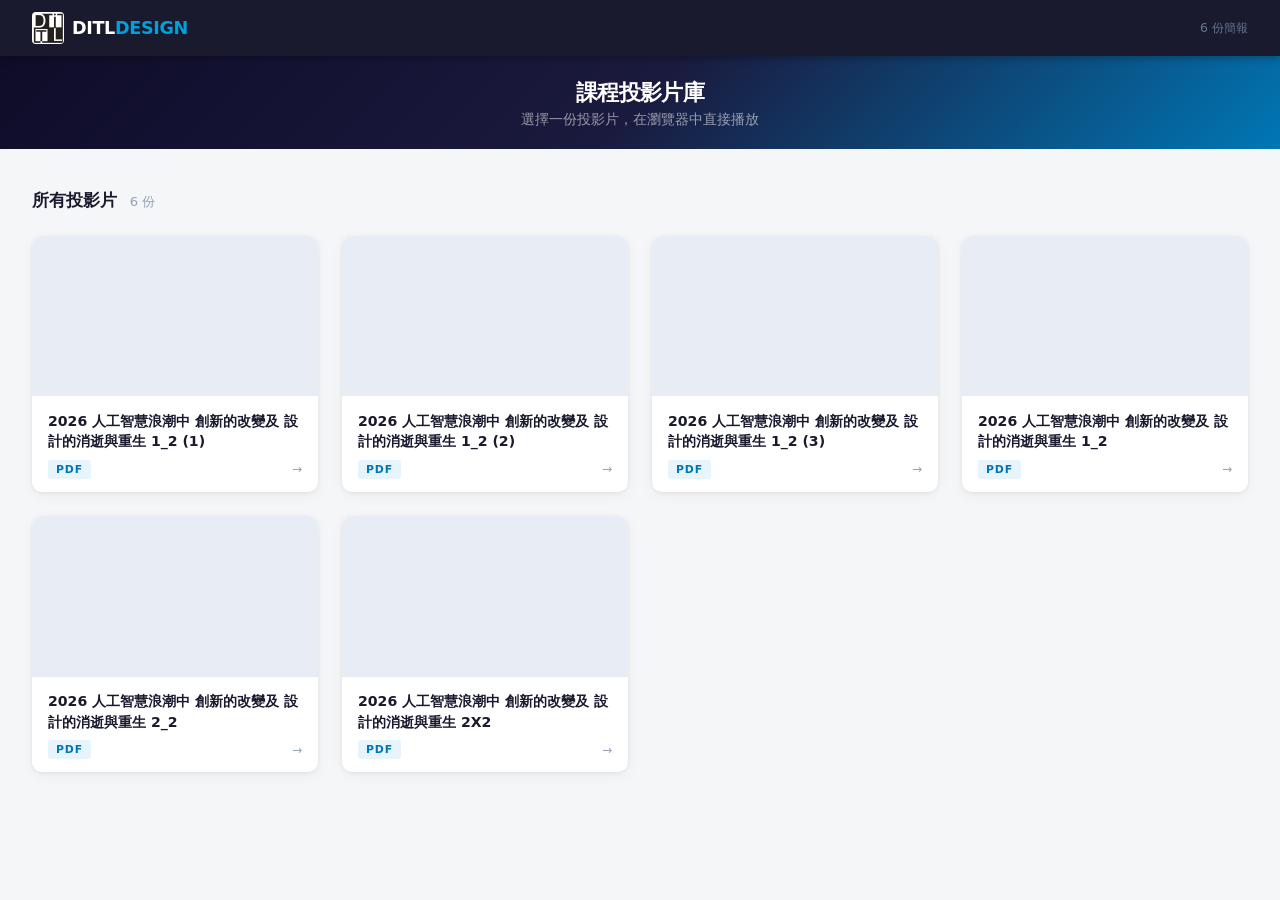
==== index.html @ 5887fb21 "Initial commit: course slide viewer with GitHub Pages deployment" ====
<!DOCTYPE html>
<html lang="zh-TW">
<head>
  <meta charset="UTF-8">
  <meta name="viewport" content="width=device-width, initial-scale=1.0">
  <title>課程投影片</title>
  <style>
    *, *::before, *::after { box-sizing: border-box; margin: 0; padding: 0; }

    body {
      font-family: -apple-system, BlinkMacSystemFont, 'Segoe UI', system-ui, sans-serif;
      background: #f4f6f8;
      color: #1a1a2e;
      min-height: 100vh;
      -webkit-font-smoothing: antialiased;
    }

    /* ── Navbar ── */
    .navbar {
      background: #1a1a2e;
      height: 56px;
      display: flex;
      align-items: center;
      padding: 0 2rem;
      position: sticky;
      top: 0;
      z-index: 50;
      box-shadow: 0 2px 8px rgba(0,0,0,0.3);
    }

    .nav-logo {
      display: flex;
      align-items: center;
      gap: 0.5rem;
      text-decoration: none;
      color: #fff;
    }

    .nav-logo-icon {
      width: 32px; height: 32px;
      border-radius: 4px;
      overflow: hidden;
      flex-shrink: 0;
    }

    .nav-logo-icon img {
      width: 100%; height: 100%;
      object-fit: cover;
      display: block;
    }

    .nav-logo-text {
      font-size: 1.1rem;
      font-weight: 700;
      letter-spacing: -0.02em;
    }

    .nav-logo-text span { color: #00a0dc; }

    .nav-right {
      margin-left: auto;
      display: flex;
      align-items: center;
      gap: 1rem;
    }

    .nav-count {
      font-size: 0.78rem;
      color: #64748b;
    }

    /* ── Hero ── */
    .hero {
      background: linear-gradient(135deg, #0f0c29, #1a1a3e 50%, #0077b5);
      padding: 1.4rem 2rem 1.2rem;
      text-align: center;
      color: #fff;
    }

    .hero h1 {
      font-size: 1.35rem;
      font-weight: 700;
      letter-spacing: -0.03em;
      margin-bottom: 0.25rem;
    }

    .hero p {
      font-size: 0.85rem;
      color: rgba(255,255,255,0.55);
    }

    /* ── Main ── */
    .main {
      max-width: 1280px;
      margin: 0 auto;
      padding: 2.5rem 2rem 4rem;
    }

    .section-header {
      display: flex;
      align-items: baseline;
      gap: 0.8rem;
      margin-bottom: 1.5rem;
    }

    .section-title {
      font-size: 1.05rem;
      font-weight: 700;
      color: #1a1a2e;
    }

    .section-sub {
      font-size: 0.82rem;
      color: #94a3b8;
    }

    /* ── Grid ── */
    .slide-grid {
      display: grid;
      grid-template-columns: repeat(auto-fill, minmax(260px, 1fr));
      gap: 1.5rem;
    }

    /* ── Card ── */
    .slide-card {
      background: #fff;
      border-radius: 10px;
      overflow: hidden;
      text-decoration: none;
      color: inherit;
      box-shadow: 0 1px 4px rgba(0,0,0,0.07), 0 4px 16px rgba(0,0,0,0.04);
      transition: box-shadow 0.2s, transform 0.2s;
      display: flex;
      flex-direction: column;
    }

    .slide-card:hover {
      box-shadow: 0 8px 32px rgba(0,0,0,0.14);
      transform: translateY(-3px);
    }

    /* Thumbnail — 16:9 */
    .card-thumb {
      position: relative;
      aspect-ratio: 16 / 9;
      background: #e8edf5;
      overflow: hidden;
    }

    .card-thumb canvas {
      position: absolute;
      inset: 0;
      width: 100%;
      height: 100%;
      object-fit: cover;
    }

    /* Hover overlay */
    .card-overlay {
      position: absolute;
      inset: 0;
      background: rgba(0, 119, 181, 0.85);
      display: flex;
      align-items: center;
      justify-content: center;
      opacity: 0;
      transition: opacity 0.2s;
    }

    .slide-card:hover .card-overlay { opacity: 1; }

    .overlay-btn {
      background: #fff;
      color: #0077b5;
      font-size: 0.82rem;
      font-weight: 700;
      padding: 0.45rem 1.1rem;
      border-radius: 20px;
      letter-spacing: 0.03em;
      text-transform: uppercase;
    }

    /* Skeleton loader */
    .card-thumb.loading::after {
      content: '';
      position: absolute;
      inset: 0;
      background: linear-gradient(90deg, #e8edf5 25%, #d4dbe6 50%, #e8edf5 75%);
      background-size: 200% 100%;
      animation: shimmer 1.4s infinite;
    }

    @keyframes shimmer {
      0%   { background-position: 200% 0; }
      100% { background-position: -200% 0; }
    }

    /* Card body */
    .card-body {
      padding: 0.9rem 1rem 0.8rem;
      flex: 1;
      display: flex;
      flex-direction: column;
      gap: 0.5rem;
    }

    .card-title {
      font-size: 0.88rem;
      font-weight: 600;
      line-height: 1.45;
      color: #1a1a2e;
      display: -webkit-box;
      -webkit-line-clamp: 2;
      -webkit-box-orient: vertical;
      overflow: hidden;
    }

    .card-meta {
      display: flex;
      align-items: center;
      justify-content: space-between;
      margin-top: auto;
    }

    .card-type {
      font-size: 0.68rem;
      font-weight: 700;
      letter-spacing: 0.08em;
      text-transform: uppercase;
      color: #0077b5;
      background: #e8f4fb;
      padding: 0.2rem 0.5rem;
      border-radius: 3px;
    }

    .card-arrow {
      font-size: 0.75rem;
      color: #94a3b8;
    }

    /* Empty */
    .empty-msg {
      text-align: center;
      color: #94a3b8;
      margin-top: 4rem;
      font-size: 1rem;
    }

    @media (max-width: 600px) {
      .hero { padding: 2rem 1rem 1.8rem; }
      .hero h1 { font-size: 1.4rem; }
      .main { padding: 1.5rem 1rem 3rem; }
      .slide-grid { grid-template-columns: 1fr 1fr; gap: 1rem; }
      .navbar { padding: 0 1rem; }
    }
  </style>
</head>
<body>

  <!-- Navbar -->
  <nav class="navbar">
    <a href="/" class="nav-logo">
      <div class="nav-logo-icon"><img src="img/ditllogo.png" alt="DITL"></div>
      <span class="nav-logo-text">DITL<span>DESIGN</span></span>
    </a>
    <div class="nav-right">
      <span id="nav-count" class="nav-count"></span>
    </div>
  </nav>

  <!-- Hero -->
  <section class="hero">
    <h1>課程投影片庫</h1>
    <p>選擇一份投影片，在瀏覽器中直接播放</p>
  </section>

  <!-- Main grid -->
  <main class="main">
    <div class="section-header">
      <span class="section-title">所有投影片</span>
      <span id="section-sub" class="section-sub"></span>
    </div>
    <div id="slide-grid" class="slide-grid"></div>
    <p id="empty-msg" class="empty-msg" style="display:none">目前沒有投影片</p>
  </main>

  <script src="js/pdf.min.js"></script>
  <script>
    pdfjsLib.GlobalWorkerOptions.workerSrc = 'js/pdf.worker.min.js';

    async function renderThumb(canvas, filename) {
      const thumb = canvas.parentElement;
      try {
        const doc  = await pdfjsLib.getDocument('slides/' + encodeURIComponent(filename)).promise;
        const page = await doc.getPage(1);
        const vp0  = page.getViewport({ scale: 1 });
        // fit into 16:9 container
        const W = thumb.clientWidth  || 320;
        const H = thumb.clientHeight || 180;
        const scale = Math.max(W / vp0.width, H / vp0.height);
        const vp = page.getViewport({ scale });
        canvas.width  = vp.width;
        canvas.height = vp.height;
        await page.render({ canvasContext: canvas.getContext('2d'), viewport: vp }).promise;
        thumb.classList.remove('loading');
      } catch (_) {
        thumb.classList.remove('loading');
      }
    }

    fetch('slides/index.json')
      .then(r => r.json())
      .then(files => {
        if (!files || files.length === 0) {
          document.getElementById('empty-msg').style.display = 'block';
          return;
        }

        document.getElementById('nav-count').textContent = files.length + ' 份簡報';
        document.getElementById('section-sub').textContent = files.length + ' 份';

        const grid = document.getElementById('slide-grid');

        files.forEach(filename => {
          const title = filename.replace(/\.pdf$/i, '');

          const card = document.createElement('a');
          card.className = 'slide-card';
          card.href = `viewer.html?pdf=${encodeURIComponent(filename)}`;

          // Thumb
          const thumb = document.createElement('div');
          thumb.className = 'card-thumb loading';
          const canvas = document.createElement('canvas');
          const overlay = document.createElement('div');
          overlay.className = 'card-overlay';
          overlay.innerHTML = '<span class="overlay-btn">開啟</span>';
          thumb.appendChild(canvas);
          thumb.appendChild(overlay);

          // Body
          const body = document.createElement('div');
          body.className = 'card-body';
          body.innerHTML = `
            <div class="card-title">${title}</div>
            <div class="card-meta">
              <span class="card-type">PDF</span>
              <span class="card-arrow">→</span>
            </div>`;

          card.appendChild(thumb);
          card.appendChild(body);
          grid.appendChild(card);

          // Render thumbnail after layout
          requestAnimationFrame(() => renderThumb(canvas, filename));
        });
      })
      .catch(() => {
        document.getElementById('empty-msg').style.display = 'block';
      });
  </script>
</body>
</html>
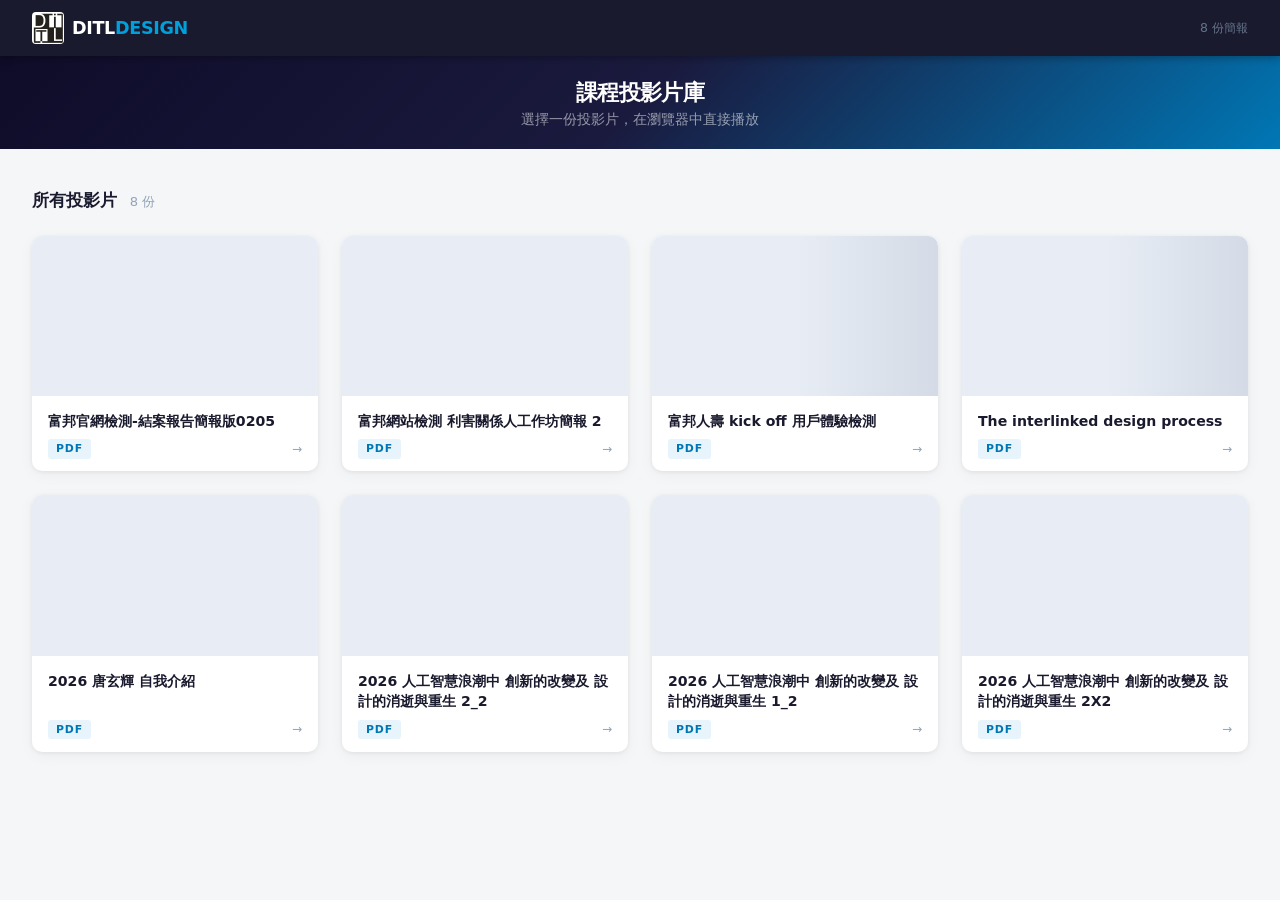
==== commit 49ea7783: "feat: admin shows all slides with hidden flag and eye icon - index.json: add hidden:false field to a" ====
--- a/index.html
+++ b/index.html
@@ -311,22 +311,23 @@
     fetch('slides/index.json')
       .then(r => r.json())
       .then(files => {
-        if (!files || files.length === 0) {
+        const visible = (files || []).filter(e => e.hidden !== true);
+        if (visible.length === 0) {
           document.getElementById('empty-msg').style.display = 'block';
           return;
         }
 
-        document.getElementById('nav-count').textContent = files.length + ' 份簡報';
-        document.getElementById('section-sub').textContent = files.length + ' 份';
+        document.getElementById('nav-count').textContent = visible.length + ' 份簡報';
+        document.getElementById('section-sub').textContent = visible.length + ' 份';
 
         const grid = document.getElementById('slide-grid');
 
-        files.forEach(filename => {
-          const title = filename.replace(/\.pdf$/i, '');
+        visible.forEach(entry => {
+          const title = (entry.title && entry.title.trim()) ? entry.title : entry.file.replace(/\.pdf$/i, '');
 
           const card = document.createElement('a');
           card.className = 'slide-card';
-          card.href = `viewer.html?pdf=${encodeURIComponent(filename)}`;
+          card.href = `viewer.html?pdf=${encodeURIComponent(entry.file)}`;
 
           // Thumb
           const thumb = document.createElement('div');
@@ -353,7 +354,7 @@
           grid.appendChild(card);
 
           // Render thumbnail after layout
-          requestAnimationFrame(() => renderThumb(canvas, filename));
+          requestAnimationFrame(() => renderThumb(canvas, entry.file));
         });
       })
       .catch(() => {
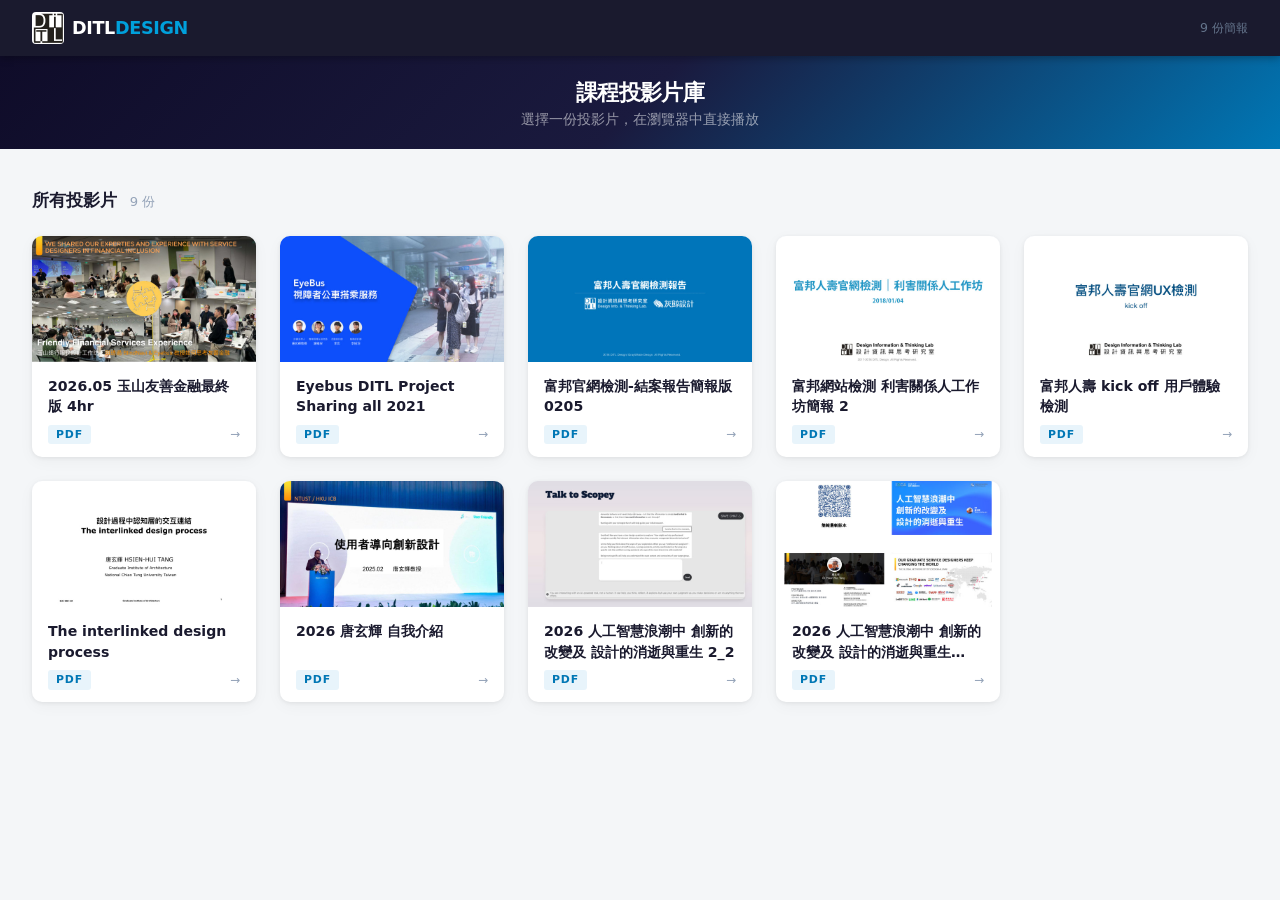
==== commit 7093d219: "perf: lazy load thumbnails, pre-generate JPEGs, 6-col gallery grid" ====
--- a/index.html
+++ b/index.html
@@ -91,7 +91,7 @@
 
     /* ── Main ── */
     .main {
-      max-width: 1280px;
+      max-width: 1720px;
       margin: 0 auto;
       padding: 2.5rem 2rem 4rem;
     }
@@ -117,7 +117,7 @@
     /* ── Grid ── */
     .slide-grid {
       display: grid;
-      grid-template-columns: repeat(auto-fill, minmax(260px, 1fr));
+      grid-template-columns: repeat(auto-fill, minmax(220px, 1fr));
       gap: 1.5rem;
     }
 
@@ -147,12 +147,14 @@
       overflow: hidden;
     }
 
-    .card-thumb canvas {
+    .card-thumb canvas,
+    .card-thumb img {
       position: absolute;
       inset: 0;
       width: 100%;
       height: 100%;
       object-fit: cover;
+      display: block;
     }
 
     /* Hover overlay */
@@ -284,82 +286,96 @@
     <p id="empty-msg" class="empty-msg" style="display:none">目前沒有投影片</p>
   </main>
 
-  <script src="js/pdf.min.js"></script>
+  <script src="js/pdf.min.js" defer></script>
   <script>
-    pdfjsLib.GlobalWorkerOptions.workerSrc = 'js/pdf.worker.min.js';
-
-    async function renderThumb(canvas, filename) {
-      const thumb = canvas.parentElement;
-      try {
-        const doc  = await pdfjsLib.getDocument('slides/' + encodeURIComponent(filename)).promise;
-        const page = await doc.getPage(1);
-        const vp0  = page.getViewport({ scale: 1 });
-        // fit into 16:9 container
-        const W = thumb.clientWidth  || 320;
-        const H = thumb.clientHeight || 180;
-        const scale = Math.max(W / vp0.width, H / vp0.height);
-        const vp = page.getViewport({ scale });
-        canvas.width  = vp.width;
-        canvas.height = vp.height;
-        await page.render({ canvasContext: canvas.getContext('2d'), viewport: vp }).promise;
-        thumb.classList.remove('loading');
-      } catch (_) {
-        thumb.classList.remove('loading');
+    document.addEventListener('DOMContentLoaded', function() {
+      pdfjsLib.GlobalWorkerOptions.workerSrc = 'js/pdf.worker.min.js';
+
+      async function renderThumb(canvas, filename) {
+        const thumb = canvas.parentElement;
+        try {
+          const doc  = await pdfjsLib.getDocument('slides/' + encodeURIComponent(filename)).promise;
+          const page = await doc.getPage(1);
+          const vp0  = page.getViewport({ scale: 1 });
+          const W = thumb.clientWidth  || 320;
+          const H = thumb.clientHeight || 180;
+          const scale = Math.max(W / vp0.width, H / vp0.height);
+          const vp = page.getViewport({ scale });
+          canvas.width  = vp.width;
+          canvas.height = vp.height;
+          await page.render({ canvasContext: canvas.getContext('2d'), viewport: vp }).promise;
+          thumb.classList.remove('loading');
+        } catch (_) {
+          thumb.classList.remove('loading');
+        }
       }
-    }
-
-    fetch('slides/index.json')
-      .then(r => r.json())
-      .then(files => {
-        const visible = (files || []).filter(e => e.hidden !== true);
-        if (visible.length === 0) {
+
+      fetch('slides/index.json')
+        .then(r => r.json())
+        .then(files => {
+          const visible = (files || []).filter(e => e.hidden !== true);
+          if (visible.length === 0) {
+            document.getElementById('empty-msg').style.display = 'block';
+            return;
+          }
+
+          document.getElementById('nav-count').textContent = visible.length + ' 份簡報';
+          document.getElementById('section-sub').textContent = visible.length + ' 份';
+
+          const grid = document.getElementById('slide-grid');
+
+          visible.forEach(entry => {
+            const title = (entry.title && entry.title.trim()) ? entry.title : entry.file.replace(/\.pdf$/i, '');
+
+            const card = document.createElement('a');
+            card.className = 'slide-card';
+            card.href = `viewer.html?pdf=${encodeURIComponent(entry.file)}`;
+
+            // Thumb
+            const thumb = document.createElement('div');
+            thumb.className = 'card-thumb loading';
+            thumb.dataset.file = entry.file;
+
+            const overlay = document.createElement('div');
+            overlay.className = 'card-overlay';
+            overlay.innerHTML = '<span class="overlay-btn">開啟</span>';
+
+            // Try pre-generated JPEG thumbnail; fall back to PDF.js on error
+            const thumbFile = entry.file.replace(/\.pdf$/i, '.jpg');
+            const img = document.createElement('img');
+            img.src = 'slides/thumbs/' + encodeURIComponent(thumbFile);
+            img.loading = 'lazy';
+            img.alt = '';
+            img.onload = () => thumb.classList.remove('loading');
+            img.onerror = () => {
+              img.remove();
+              const canvas = document.createElement('canvas');
+              thumb.insertBefore(canvas, overlay);
+              renderThumb(canvas, entry.file);
+            };
+
+            thumb.appendChild(img);
+            thumb.appendChild(overlay);
+
+            // Body
+            const body = document.createElement('div');
+            body.className = 'card-body';
+            body.innerHTML = `
+              <div class="card-title">${title}</div>
+              <div class="card-meta">
+                <span class="card-type">PDF</span>
+                <span class="card-arrow">→</span>
+              </div>`;
+
+            card.appendChild(thumb);
+            card.appendChild(body);
+            grid.appendChild(card);
+          });
+        })
+        .catch(() => {
           document.getElementById('empty-msg').style.display = 'block';
-          return;
-        }
-
-        document.getElementById('nav-count').textContent = visible.length + ' 份簡報';
-        document.getElementById('section-sub').textContent = visible.length + ' 份';
-
-        const grid = document.getElementById('slide-grid');
-
-        visible.forEach(entry => {
-          const title = (entry.title && entry.title.trim()) ? entry.title : entry.file.replace(/\.pdf$/i, '');
-
-          const card = document.createElement('a');
-          card.className = 'slide-card';
-          card.href = `viewer.html?pdf=${encodeURIComponent(entry.file)}`;
-
-          // Thumb
-          const thumb = document.createElement('div');
-          thumb.className = 'card-thumb loading';
-          const canvas = document.createElement('canvas');
-          const overlay = document.createElement('div');
-          overlay.className = 'card-overlay';
-          overlay.innerHTML = '<span class="overlay-btn">開啟</span>';
-          thumb.appendChild(canvas);
-          thumb.appendChild(overlay);
-
-          // Body
-          const body = document.createElement('div');
-          body.className = 'card-body';
-          body.innerHTML = `
-            <div class="card-title">${title}</div>
-            <div class="card-meta">
-              <span class="card-type">PDF</span>
-              <span class="card-arrow">→</span>
-            </div>`;
-
-          card.appendChild(thumb);
-          card.appendChild(body);
-          grid.appendChild(card);
-
-          // Render thumbnail after layout
-          requestAnimationFrame(() => renderThumb(canvas, entry.file));
         });
-      })
-      .catch(() => {
-        document.getElementById('empty-msg').style.display = 'block';
-      });
+    });
   </script>
 </body>
 </html>
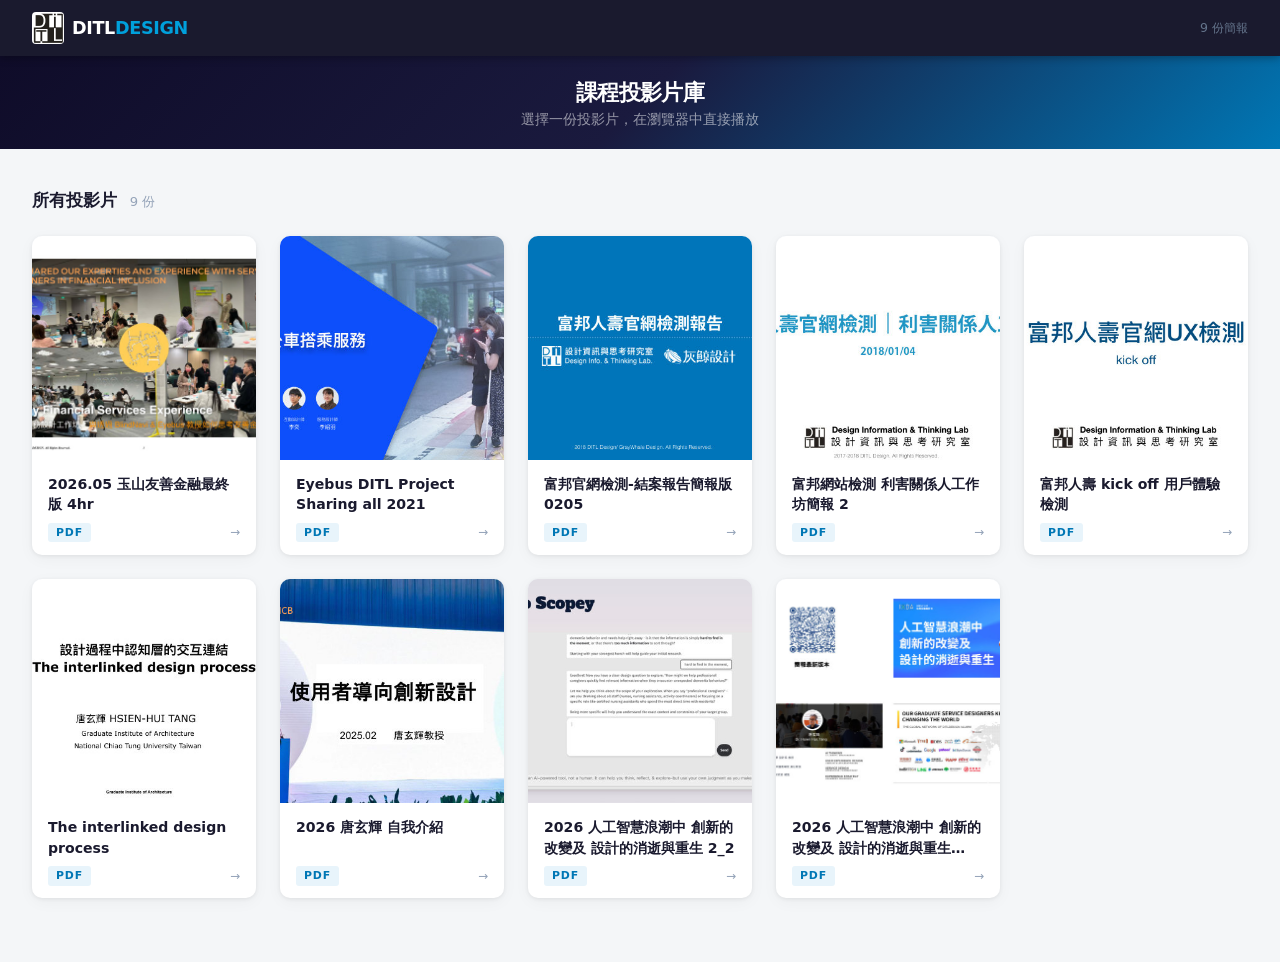
==== commit a6da4b32: "style: square thumbnail aspect ratio (1:1)" ====
--- a/index.html
+++ b/index.html
@@ -142,7 +142,7 @@
     /* Thumbnail — 16:9 */
     .card-thumb {
       position: relative;
-      aspect-ratio: 16 / 9;
+      aspect-ratio: 1 / 1;
       background: #e8edf5;
       overflow: hidden;
     }
